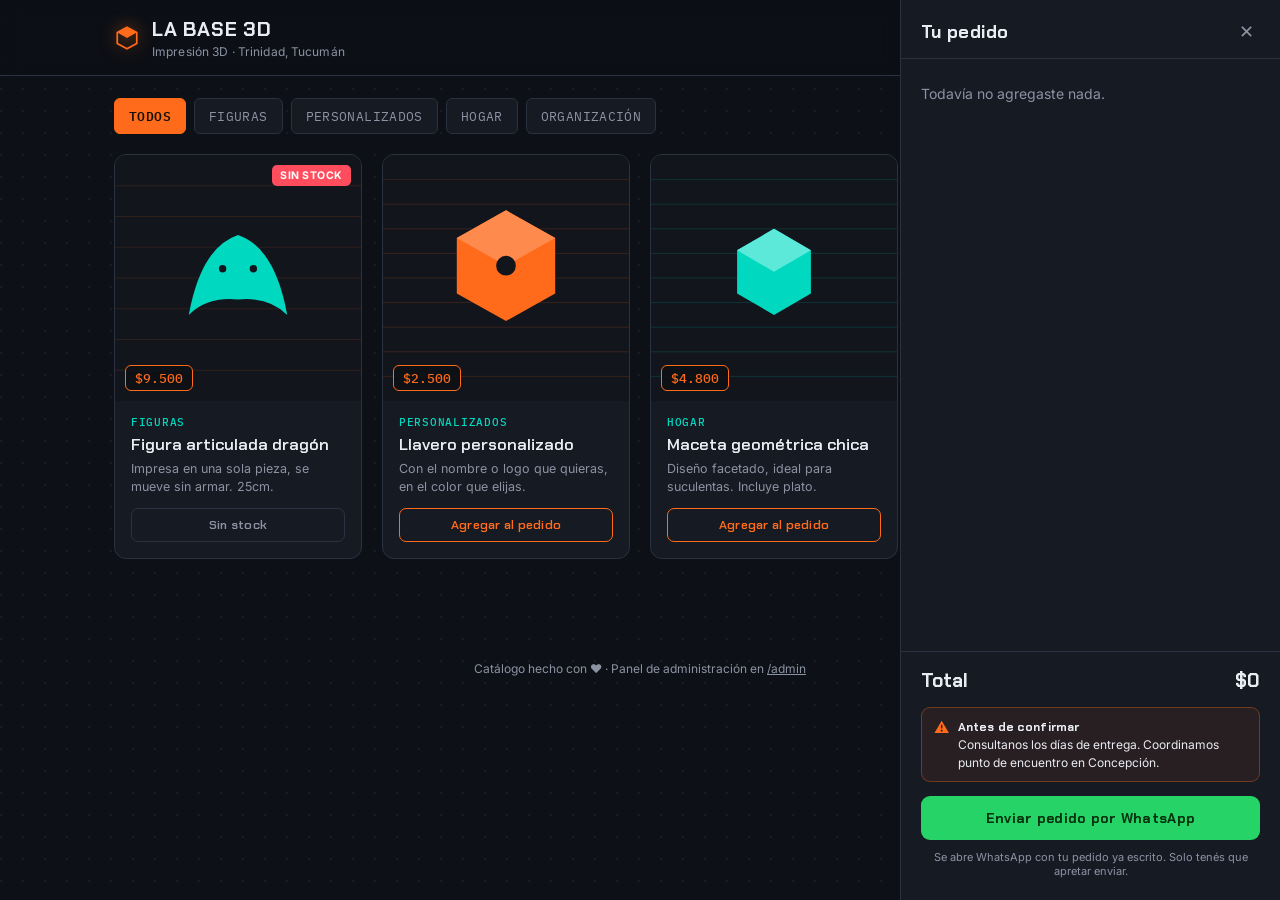
==== index.html @ 603f6c8f "Catálogo inicial" ====
<!DOCTYPE html>
<html lang="es">
<head>
<meta charset="UTF-8">
<meta name="viewport" content="width=device-width, initial-scale=1.0">
<title data-bind="titulo-pestana">LA BASE 3D</title>
<link rel="preconnect" href="https://fonts.googleapis.com">
<link href="https://fonts.googleapis.com/css2?family=Chakra+Petch:wght@500;600;700&family=Inter:wght@400;500;600;700&family=IBM+Plex+Mono:wght@500&display=swap" rel="stylesheet">
<link rel="stylesheet" href="css/style.css">
</head>
<body>

<header class="topbar">
  <div class="topbar__inner">
    <div class="brand">
      <span class="brand__mark" aria-hidden="true">
        <svg viewBox="0 0 24 24" width="26" height="26"><polygon points="12,2 21,7 21,17 12,22 3,17 3,7" fill="none" stroke="currentColor" stroke-width="1.6"/><polygon points="12,2 21,7 12,12 3,7" fill="currentColor"/></svg>
      </span>
      <div>
        <h1 id="nombre-tienda">LA BASE 3D</h1>
        <p id="bajada-tienda" class="brand__bajada">Impresión 3D · Trinidad, Tucumán</p>
      </div>
    </div>
    <button id="btn-abrir-carrito" class="btn-carrito" aria-haspopup="dialog" aria-controls="panel-carrito">
      <span class="btn-carrito__icono">🧺</span>
      <span>Pedido</span>
      <span id="contador-carrito" class="btn-carrito__contador">0</span>
    </button>
  </div>
</header>

<nav id="filtros" class="filtros" aria-label="Filtrar por categoría"></nav>

<main id="grilla" class="grilla" aria-live="polite">
  <!-- las tarjetas de producto se insertan acá por JS -->
</main>

<p id="sin-productos" class="sin-productos" hidden>
  Todavía no hay productos cargados. Entrá a <a href="/admin">/admin</a> para agregar el primero.
</p>

<div id="overlay-carrito" class="overlay" hidden></div>
<aside id="panel-carrito" class="panel-carrito" role="dialog" aria-modal="true" aria-label="Tu pedido" hidden>
  <div class="panel-carrito__header">
    <h2>Tu pedido</h2>
    <button id="btn-cerrar-carrito" class="btn-cerrar" aria-label="Cerrar">✕</button>
  </div>

  <div id="lista-carrito" class="lista-carrito">
    <p class="carrito-vacio">Todavía no agregaste nada.</p>
  </div>

  <div class="panel-carrito__footer">
    <div class="total-linea">
      <span>Total</span>
      <span id="total-carrito">$0</span>
    </div>
    <div class="aviso-entrega">
      <span class="aviso-entrega__icono">⚠</span>
      <p><strong id="aviso-titulo">Antes de confirmar</strong><br>
      <span id="aviso-texto">Consultanos los días de entrega. Coordinamos punto de encuentro en Concepción.</span></p>
    </div>
    <a id="btn-enviar-whatsapp" class="btn-whatsapp" target="_blank" rel="noopener">
      Enviar pedido por WhatsApp
    </a>
    <p class="nota-whatsapp">Se abre WhatsApp con tu pedido ya escrito. Solo tenés que apretar enviar.</p>
  </div>
</aside>

<div id="overlay-aviso" class="overlay" hidden></div>
<div id="modal-aviso" class="modal-aviso" role="dialog" aria-modal="true" aria-labelledby="modal-aviso-titulo" hidden>
  <span class="modal-aviso__icono">⚠</span>
  <h2 id="modal-aviso-titulo">Antes de confirmar</h2>
  <p id="modal-aviso-texto">Consultanos los días de entrega. Coordinamos punto de encuentro en Concepción.</p>
  <button id="btn-cerrar-aviso" class="btn-entendido">Entendido</button>
</div>

<footer class="footer">
  <p>Catálogo hecho con ♥ · Panel de administración en <a href="/admin">/admin</a></p>
</footer>

<script src="js/main.js"></script>
</body>
</html>
---- css/style.css ----
:root {
  --fondo: #0D1016;
  --panel: #161A23;
  --panel-alto: #1E2430;
  --borde: #2A3140;
  --texto: #E9ECF2;
  --texto-tenue: #8B93A3;
  --naranja: #FF6B1A;
  --naranja-suave: #FF8A4D;
  --cian: #00D9C0;
  --rojo: #FF4D5E;
  --radio: 12px;
  font-size: 16px;
}

* { box-sizing: border-box; }

body {
  margin: 0;
  background:
    radial-gradient(circle at 1px 1px, rgba(255,255,255,0.05) 1px, transparent 1px) 0 0 / 22px 22px,
    var(--fondo);
  color: var(--texto);
  font-family: "Inter", system-ui, sans-serif;
  min-height: 100vh;
}

a { color: inherit; }

/* ---------- Header ---------- */
.topbar {
  background: rgba(13, 16, 22, 0.92);
  backdrop-filter: blur(10px);
  border-bottom: 1px solid var(--borde);
  position: sticky;
  top: 0;
  z-index: 20;
}
.topbar__inner {
  max-width: 1100px;
  margin: 0 auto;
  padding: 16px 24px;
  display: flex;
  align-items: center;
  justify-content: space-between;
  gap: 16px;
}
.brand { display: flex; align-items: center; gap: 12px; }
.brand__mark {
  color: var(--naranja);
  display: inline-flex;
  filter: drop-shadow(0 0 8px rgba(255, 107, 26, 0.5));
}
.brand h1 {
  font-family: "Chakra Petch", sans-serif;
  font-size: 20px;
  font-weight: 700;
  margin: 0;
  letter-spacing: 0.04em;
}
.brand__bajada {
  margin: 2px 0 0;
  font-size: 12px;
  color: var(--texto-tenue);
  letter-spacing: 0.01em;
}

.btn-carrito {
  background: var(--naranja);
  color: #14100a;
  border: none;
  border-radius: 8px;
  padding: 10px 16px;
  font-weight: 700;
  font-size: 13px;
  font-family: "Chakra Petch", sans-serif;
  letter-spacing: 0.02em;
  display: flex;
  align-items: center;
  gap: 8px;
  cursor: pointer;
  transition: filter 0.15s ease;
}
.btn-carrito:hover { filter: brightness(1.1); }
.btn-carrito__icono { font-size: 15px; }
.btn-carrito__contador {
  background: #14100a;
  color: var(--naranja);
  border-radius: 6px;
  min-width: 20px;
  height: 20px;
  display: inline-flex;
  align-items: center;
  justify-content: center;
  font-size: 11px;
  font-family: "IBM Plex Mono", monospace;
  padding: 0 5px;
}

/* ---------- Filtros ---------- */
.filtros {
  max-width: 1100px;
  margin: 22px auto 0;
  padding: 0 24px;
  display: flex;
  gap: 8px;
  flex-wrap: wrap;
}
.filtro-chip {
  border: 1px solid var(--borde);
  background: var(--panel);
  color: var(--texto-tenue);
  padding: 6px 14px;
  border-radius: 6px;
  font-size: 12.5px;
  font-family: "IBM Plex Mono", monospace;
  cursor: pointer;
  text-transform: uppercase;
  letter-spacing: 0.03em;
}
.filtro-chip.activo {
  background: var(--naranja);
  border-color: var(--naranja);
  color: #14100a;
  font-weight: 600;
}

/* ---------- Grilla de productos ---------- */
.grilla {
  max-width: 1100px;
  margin: 20px auto 60px;
  padding: 0 24px;
  display: grid;
  grid-template-columns: repeat(auto-fill, minmax(230px, 1fr));
  gap: 20px;
}

.tarjeta {
  background: var(--panel);
  border: 1px solid var(--borde);
  border-radius: var(--radio);
  overflow: hidden;
  display: flex;
  flex-direction: column;
  position: relative;
  transition: border-color 0.15s ease, transform 0.15s ease;
}
.tarjeta:hover {
  border-color: var(--naranja);
  transform: translateY(-2px);
}
.tarjeta__foto-wrap {
  aspect-ratio: 1 / 1;
  overflow: hidden;
  background: var(--panel-alto);
  position: relative;
}
.tarjeta__foto {
  width: 100%;
  height: 100%;
  object-fit: cover;
  display: block;
}
.tarjeta__precio {
  position: absolute;
  bottom: 10px;
  left: 10px;
  background: rgba(13, 16, 22, 0.88);
  border: 1px solid var(--naranja);
  color: var(--naranja);
  font-family: "IBM Plex Mono", monospace;
  font-size: 12.5px;
  font-weight: 500;
  padding: 4px 9px;
  border-radius: 6px;
}
.tarjeta__agotado {
  position: absolute;
  top: 10px;
  right: 10px;
  background: var(--rojo);
  color: #fff;
  font-size: 10.5px;
  font-weight: 700;
  text-transform: uppercase;
  letter-spacing: 0.05em;
  padding: 4px 8px;
  border-radius: 5px;
}
.tarjeta__cuerpo {
  padding: 14px 16px 16px;
  display: flex;
  flex-direction: column;
  gap: 5px;
  flex: 1;
}
.tarjeta__categoria {
  font-size: 10.5px;
  text-transform: uppercase;
  letter-spacing: 0.07em;
  color: var(--cian);
  font-family: "IBM Plex Mono", monospace;
  font-weight: 500;
}
.tarjeta__nombre {
  font-family: "Chakra Petch", sans-serif;
  font-size: 16.5px;
  font-weight: 600;
  margin: 0;
  line-height: 1.3;
}
.tarjeta__desc {
  font-size: 12.5px;
  color: var(--texto-tenue);
  margin: 0;
  flex: 1;
  line-height: 1.4;
}
.tarjeta__btn {
  margin-top: 8px;
  border: 1px solid var(--naranja);
  background: transparent;
  color: var(--naranja);
  padding: 8px 12px;
  border-radius: 7px;
  font-weight: 600;
  font-size: 12.5px;
  font-family: "Chakra Petch", sans-serif;
  letter-spacing: 0.02em;
  cursor: pointer;
  transition: background 0.15s ease, color 0.15s ease;
}
.tarjeta__btn:disabled {
  border-color: var(--borde);
  color: var(--texto-tenue);
  cursor: not-allowed;
}
.tarjeta__btn:not(:disabled):hover { background: var(--naranja); color: #14100a; }

.sin-productos {
  max-width: 1100px;
  margin: 40px auto;
  padding: 0 24px;
  text-align: center;
  color: var(--texto-tenue);
}

/* ---------- Carrito lateral ---------- */
.overlay {
  position: fixed;
  inset: 0;
  background: rgba(6, 8, 12, 0.65);
  z-index: 30;
}
.panel-carrito {
  position: fixed;
  top: 0;
  right: 0;
  height: 100%;
  width: min(380px, 92vw);
  background: var(--panel);
  border-left: 1px solid var(--borde);
  z-index: 31;
  display: flex;
  flex-direction: column;
}
.panel-carrito__header {
  padding: 20px 20px 14px;
  display: flex;
  align-items: center;
  justify-content: space-between;
  border-bottom: 1px solid var(--borde);
}
.panel-carrito__header h2 {
  font-family: "Chakra Petch", sans-serif;
  margin: 0;
  font-size: 18px;
  letter-spacing: 0.02em;
}
.btn-cerrar {
  background: none;
  border: none;
  font-size: 18px;
  cursor: pointer;
  color: var(--texto-tenue);
}
.lista-carrito {
  flex: 1;
  overflow-y: auto;
  padding: 12px 20px;
}
.carrito-vacio { color: var(--texto-tenue); font-size: 14px; }

.item-carrito {
  display: flex;
  align-items: center;
  gap: 10px;
  padding: 10px 0;
  border-bottom: 1px solid var(--borde);
}
.item-carrito img {
  width: 46px;
  height: 46px;
  border-radius: 7px;
  object-fit: cover;
  flex-shrink: 0;
  border: 1px solid var(--borde);
}
.item-carrito__info { flex: 1; min-width: 0; }
.item-carrito__nombre {
  font-size: 13px;
  font-weight: 600;
  margin: 0 0 2px;
  white-space: nowrap;
  overflow: hidden;
  text-overflow: ellipsis;
}
.item-carrito__precio {
  font-family: "IBM Plex Mono", monospace;
  font-size: 11.5px;
  color: var(--texto-tenue);
}
.item-carrito__cantidad {
  display: flex;
  align-items: center;
  gap: 6px;
}
.item-carrito__cantidad button {
  width: 22px;
  height: 22px;
  border-radius: 5px;
  border: 1px solid var(--borde);
  background: var(--panel-alto);
  color: var(--texto);
  cursor: pointer;
  font-size: 13px;
  line-height: 1;
}
.item-carrito__quitar {
  background: none;
  border: none;
  color: var(--rojo);
  font-size: 11.5px;
  cursor: pointer;
  margin-left: 4px;
}

.panel-carrito__footer {
  padding: 16px 20px 22px;
  border-top: 1px solid var(--borde);
}
.total-linea {
  display: flex;
  justify-content: space-between;
  font-family: "Chakra Petch", sans-serif;
  font-size: 19px;
  font-weight: 700;
  margin-bottom: 14px;
}

.aviso-entrega {
  display: flex;
  gap: 9px;
  background: rgba(255, 107, 26, 0.08);
  border: 1px solid rgba(255, 107, 26, 0.35);
  border-radius: 9px;
  padding: 10px 12px;
  margin-bottom: 14px;
}
.aviso-entrega__icono { color: var(--naranja); font-size: 15px; line-height: 1.3; }
.aviso-entrega p { margin: 0; font-size: 12px; line-height: 1.45; color: var(--texto); }
.aviso-entrega strong { font-family: "Chakra Petch", sans-serif; letter-spacing: 0.01em; }

.btn-whatsapp {
  display: block;
  text-align: center;
  background: #25d366;
  color: #05330f;
  font-weight: 700;
  font-family: "Chakra Petch", sans-serif;
  padding: 13px;
  border-radius: 9px;
  text-decoration: none;
  font-size: 14px;
  letter-spacing: 0.02em;
}
.btn-whatsapp[aria-disabled="true"] {
  background: var(--panel-alto);
  color: var(--texto-tenue);
  pointer-events: none;
}
.nota-whatsapp {
  font-size: 11px;
  color: var(--texto-tenue);
  text-align: center;
  margin: 10px 0 0;
}

/* ---------- Modal de aviso previo al pedido ---------- */
.modal-aviso {
  position: fixed;
  top: 50%;
  left: 50%;
  transform: translate(-50%, -50%);
  width: min(340px, 88vw);
  background: var(--panel);
  border: 1px solid var(--naranja);
  border-radius: var(--radio);
  padding: 26px 24px 22px;
  z-index: 41;
  text-align: center;
  box-shadow: 0 0 0 1px rgba(255,107,26,0.15), 0 20px 50px rgba(0,0,0,0.5);
}
.modal-aviso__icono {
  display: inline-flex;
  align-items: center;
  justify-content: center;
  width: 40px;
  height: 40px;
  border-radius: 50%;
  background: rgba(255, 107, 26, 0.12);
  color: var(--naranja);
  font-size: 18px;
  margin-bottom: 12px;
}
.modal-aviso h2 {
  font-family: "Chakra Petch", sans-serif;
  font-size: 17px;
  margin: 0 0 8px;
}
.modal-aviso p {
  font-size: 13.5px;
  color: var(--texto-tenue);
  line-height: 1.5;
  margin: 0 0 18px;
}
.btn-entendido {
  background: var(--naranja);
  color: #14100a;
  border: none;
  font-family: "Chakra Petch", sans-serif;
  font-weight: 700;
  font-size: 13.5px;
  padding: 10px 26px;
  border-radius: 8px;
  cursor: pointer;
}
#overlay-aviso { z-index: 40; }

.footer {
  text-align: center;
  padding: 30px 20px 40px;
  font-size: 12px;
  color: var(--texto-tenue);
}

@media (max-width: 480px) {
  .brand h1 { font-size: 17px; }
  .brand__bajada { display: none; }
}
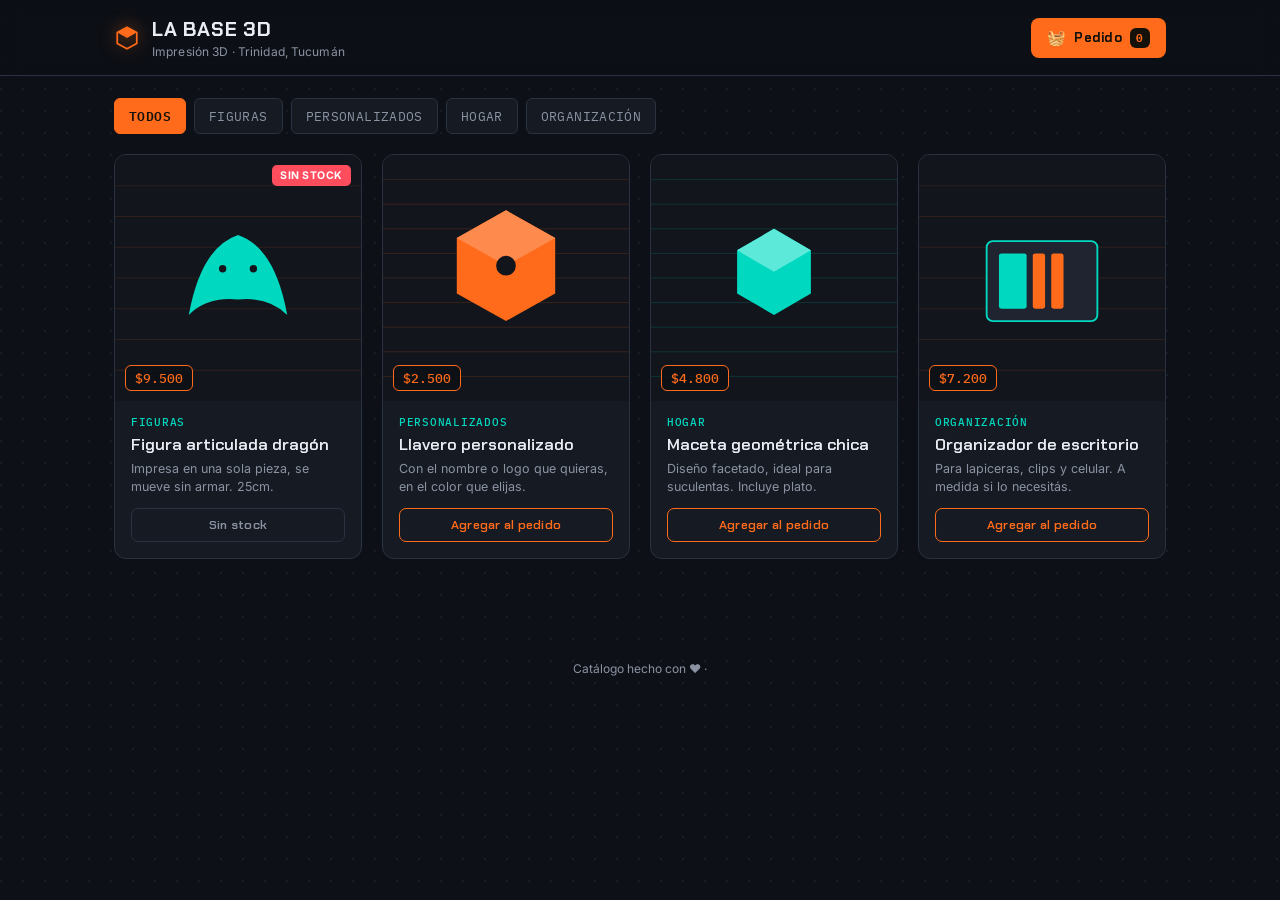
==== commit 3f5d6336: "Update index.html" ====
--- a/index.html
+++ b/index.html
@@ -76,7 +76,7 @@
 </div>
 
 <footer class="footer">
-  <p>Catálogo hecho con ♥ · Panel de administración en <a href="/admin">/admin</a></p>
+  <p>Catálogo hecho con ♥ ·</p>
 </footer>
 
 <script src="js/main.js"></script>
--- a/css/style.css
+++ b/css/style.css
@@ -14,7 +14,7 @@
 }
 
 * { box-sizing: border-box; }
-
+[hidden] { display: none !important; }
 body {
   margin: 0;
   background:
